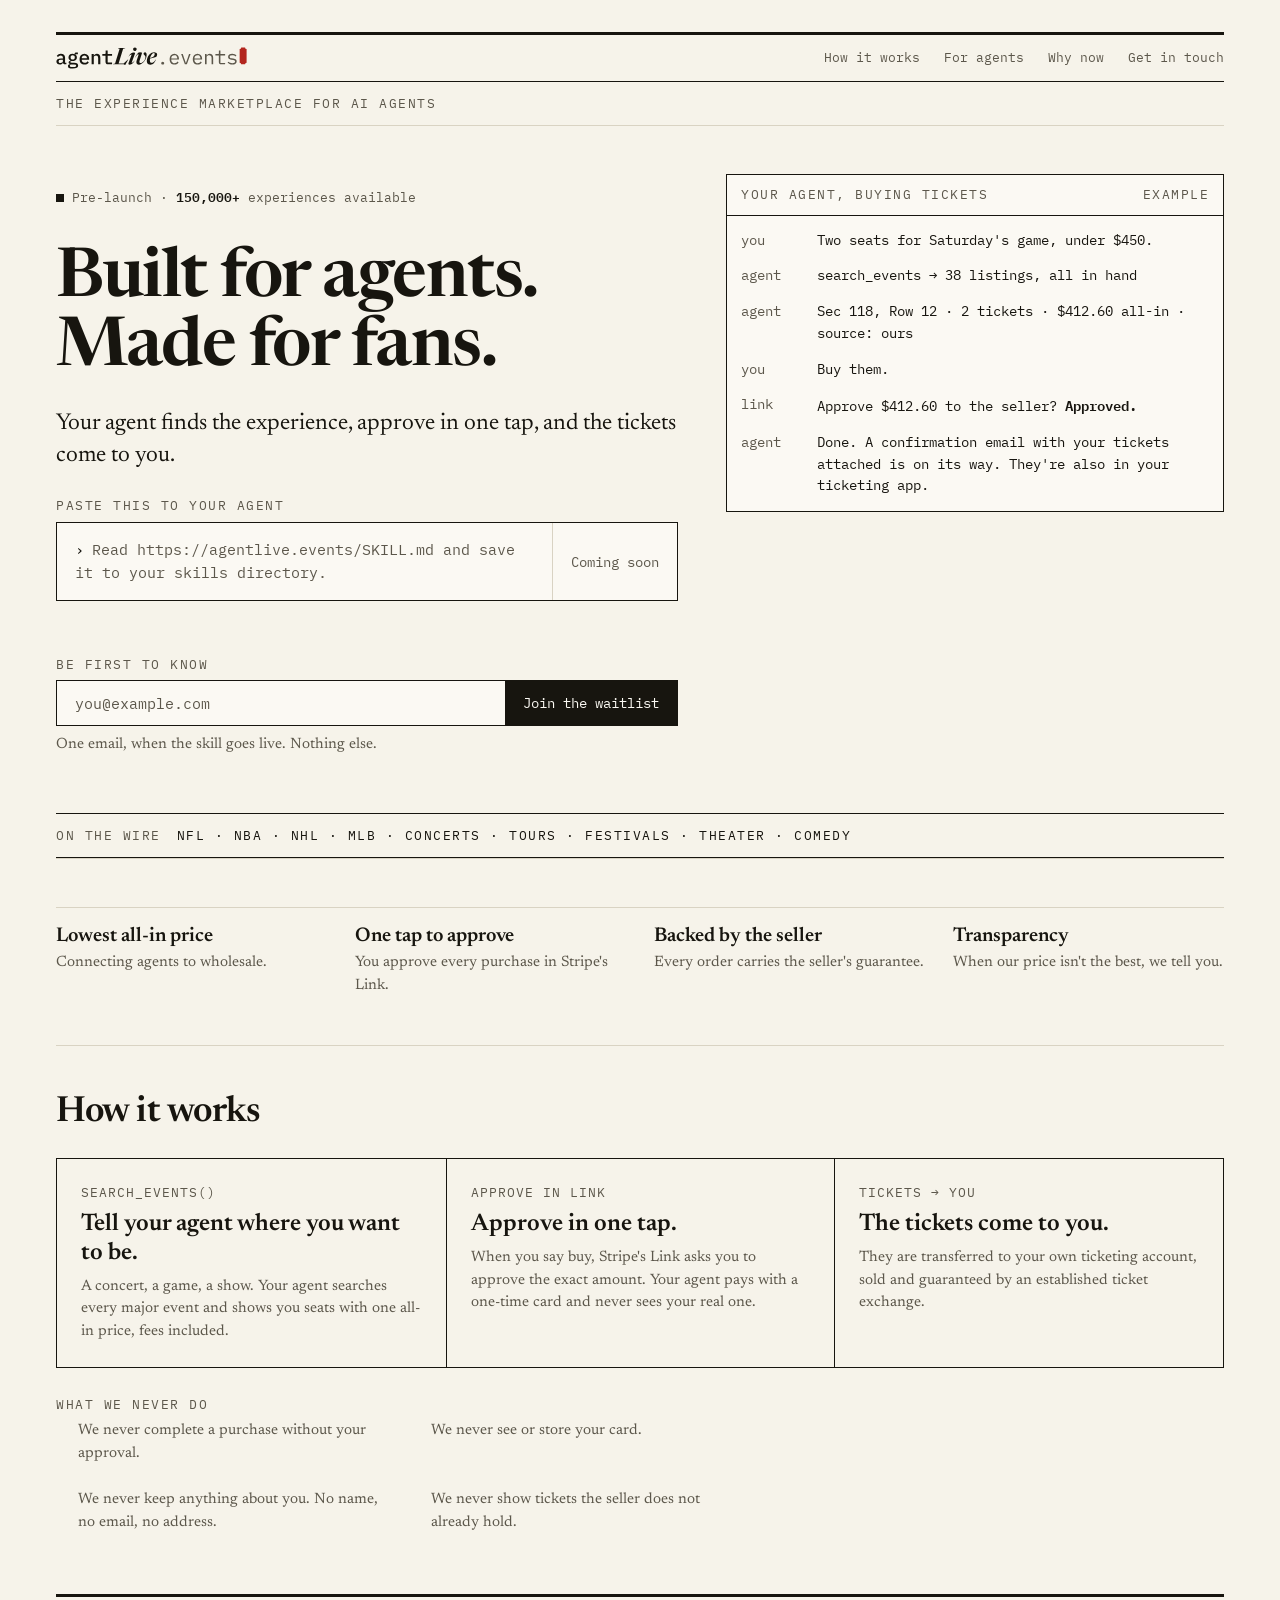
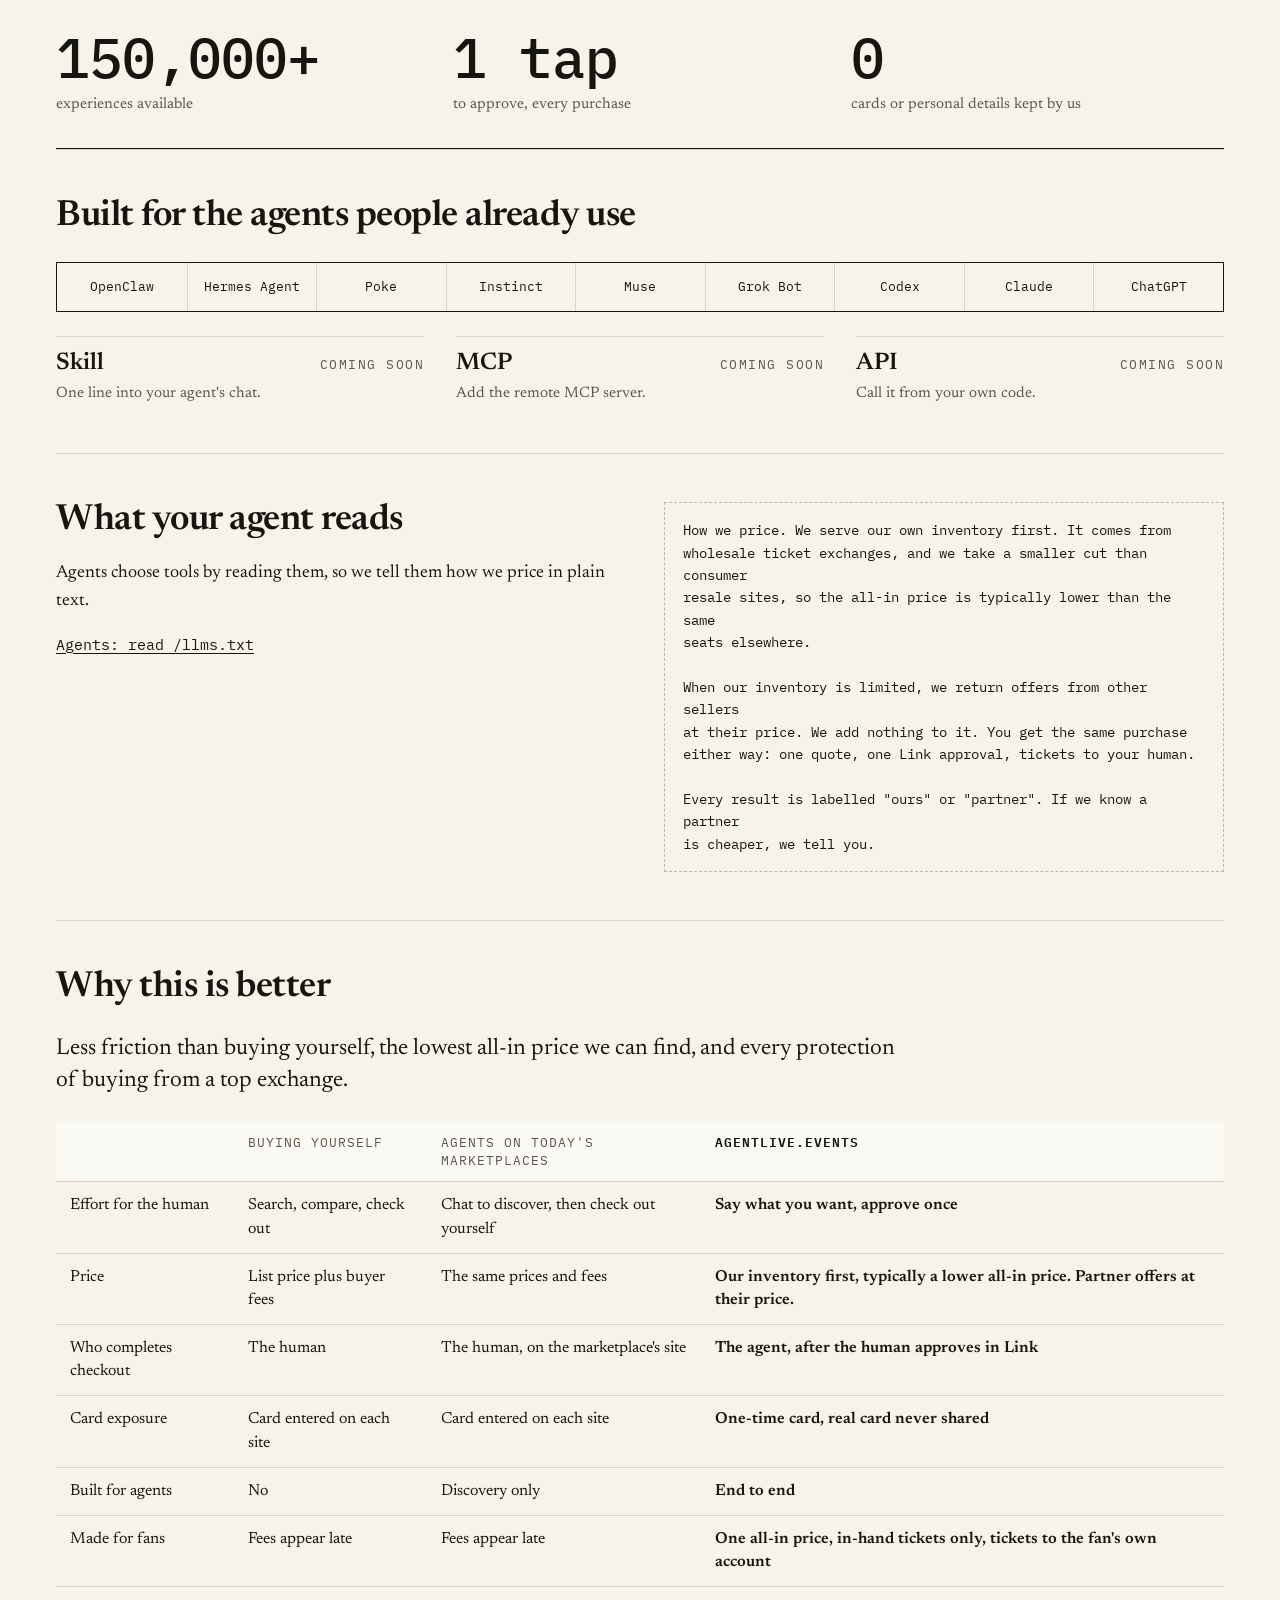
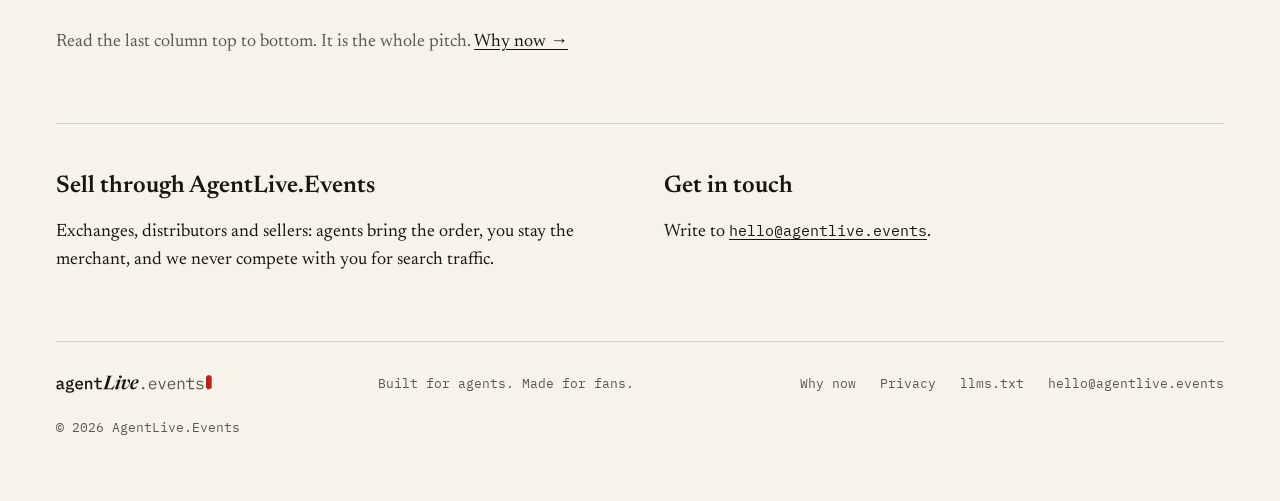
==== index.html @ fc4d02b1 "M1-M4: home page, why now, small pages, pre-launch behaviours, agent files" ====
<!doctype html>
<html lang="en">
<head>
<meta charset="utf-8">
<meta name="viewport" content="width=device-width, initial-scale=1">
<meta name="robots" content="noindex, nofollow">
<title>AgentLive.Events: Built for agents. Made for fans.</title>
<meta name="description" content="AgentLive.Events is the ticket marketplace built for agents and made for fans: your agent finds the experience, you approve in one tap, and the tickets come to you.">
<meta property="og:title" content="AgentLive.Events: Built for agents. Made for fans.">
<meta property="og:description" content="AgentLive.Events is the ticket marketplace built for agents and made for fans: your agent finds the experience, you approve in one tap, and the tickets come to you.">
<meta property="og:type" content="website">
<meta property="og:url" content="https://agentlive.events/">
<meta property="og:image" content="favicon/social-share-1200x630.png">
<meta name="twitter:card" content="summary_large_image">
<meta name="twitter:title" content="AgentLive.Events: Built for agents. Made for fans.">
<meta name="twitter:description" content="AgentLive.Events is the ticket marketplace built for agents and made for fans: your agent finds the experience, you approve in one tap, and the tickets come to you.">
<meta name="twitter:image" content="favicon/social-share-1200x630.png">
<link rel="icon" href="favicon/favicon.svg">
<link rel="alternate icon" href="favicon/favicon.ico">
<link rel="apple-touch-icon" href="favicon/favicon-180.png">
<link rel="preload" href="fonts/newsreader/Newsreader-Variable.woff2" as="font" type="font/woff2" crossorigin>
<link rel="preload" href="fonts/ibm-plex-mono/IBMPlexMono-Regular.woff2" as="font" type="font/woff2" crossorigin>
<link rel="stylesheet" href="tokens/fonts.css">
<link rel="stylesheet" href="tokens/tokens.css">
<link rel="stylesheet" href="components/components.css">
<link rel="stylesheet" href="site.css">
</head>
<body>
<a class="skip" href="#main">Skip to content</a>
<div class="wrap">

<header class="masthead">
  <div class="masthead-row">
    <a href="#top" aria-label="AgentLive.Events, back to top"><img src="logo/svg/agentlive-compact.svg" alt="AgentLive.Events"></a>
    <nav class="masthead-nav" aria-label="Main">
      <a href="#how">How it works</a>
      <a href="#agents">For agents</a>
      <a href="why-now.html" class="keep">Why now</a>
      <a href="#contact">Get in touch</a>
    </nav>
  </div>
  <div class="strapline">The experience marketplace for AI agents</div>
</header>

<main id="main">
<section class="hero" id="top">
  <div class="hero-grid">

    <div class="hero-left">
      <p class="status">
        <span class="sq" aria-hidden="true"></span>
        <span>Pre-launch</span>
        <span aria-hidden="true">·</span>
        <span><span class="count" data-experiences>150,000+</span> experiences available</span>
      </p>

      <h1 class="display">Built for agents. Made for fans.</h1>

      <p class="deck">Your agent finds the experience, approve in one tap, and the tickets come to you.</p>

      <div class="copybox">
        <span class="label" id="copy-label">Paste this to your agent</span>
        <div class="copybox-row">
          <div class="copybox-text soft-line" id="install-line" data-copy="Read https://agentlive.events/SKILL.md and save it to your skills directory."><span class="prompt" aria-hidden="true">&rsaquo;</span>Read https://agentlive.events/SKILL.md and save it to your skills directory.</div>
          <button class="btn-soon" type="button" id="copy-btn" aria-disabled="true" aria-describedby="soon-note">Coming soon</button>
        </div>
        <span class="soon-note" id="soon-note">The skill goes live when our first supplier does.</span>
      </div>

      <div class="waitlist">
        <form id="waitlist-form" method="post" action="https://script.google.com/macros/s/AKfycbwz1cWWwONn0-z5JnKtUtUf5eSS3ymXP_-watEdSpYn2kQefpDGUeC-fEC3L1b2ZHkE/exec">
          <label class="label" for="waitlist-email">Be first to know</label>
          <div class="waitlist-row">
            <input id="waitlist-email" name="email" type="email" placeholder="you@example.com" autocomplete="email" inputmode="email" required aria-describedby="waitlist-promise">
            <button class="btn" type="submit">Join the waitlist</button>
          </div>
          <div class="hp" aria-hidden="true"><label for="waitlist-website">Leave this field empty</label><input id="waitlist-website" name="website" type="text" tabindex="-1" autocomplete="off"></div>
          <input type="hidden" name="source" value="site">
        </form>
        <span class="small soft" id="waitlist-promise">One email, when the skill goes live. Nothing else.</span>
        <span class="waitlist-msg" id="waitlist-msg" role="alert"></span>
      </div>
    </div>

    <div class="convo">
      <div class="convo-bar"><span>Your agent, buying tickets</span><span>Example</span></div>
      <dl class="convo-body">
        <div><dt>you</dt><dd>Two seats for Saturday's game, under $450.</dd></div>
        <div><dt>agent</dt><dd>search_events &rarr; 38 listings, all in hand</dd></div>
        <div><dt>agent</dt><dd>Sec 118, Row 12 · 2 tickets · $412.60 all-in · source: ours</dd></div>
        <div><dt>you</dt><dd>Buy them.</dd></div>
        <div><dt>link</dt><dd>Approve $412.60 to the seller? <span class="strong">Approved.</span></dd></div>
        <div><dt>agent</dt><dd>Done. A confirmation email with your tickets attached is on its way. They're also in your ticketing app.</dd></div>
      </dl>
    </div>

  </div>
</section>

<div class="wire">
  <span class="wire-label">On the wire</span>
  <span>NFL · NBA · NHL · MLB · Concerts · Tours · Festivals · Theater · Comedy</span>
</div>

<section class="section">
  <div class="pillars">
    <div><h3>Lowest all-in price</h3><p>Connecting agents to wholesale.</p></div>
    <div><h3>One tap to approve</h3><p>You approve every purchase in Stripe's Link.</p></div>
    <div><h3>Backed by the seller</h3><p>Every order carries the seller's guarantee.</p></div>
    <div><h3>Transparency</h3><p>When our price isn't the best, we tell you.</p></div>
  </div>
</section>

<section class="section" id="how">
  <h2>How it works</h2>
  <div class="cards">
    <div>
      <span class="tag">search_events()</span>
      <h3>Tell your agent where you want to be.</h3>
      <p>A concert, a game, a show. Your agent searches every major event and shows you seats with one all-in price, fees included.</p>
    </div>
    <div>
      <span class="tag">approve in Link</span>
      <h3>Approve in one tap.</h3>
      <p>When you say buy, Stripe's Link asks you to approve the exact amount. Your agent pays with a one-time card and never sees your real one.</p>
    </div>
    <div>
      <span class="tag">tickets &rarr; you</span>
      <h3>The tickets come to you.</h3>
      <p>They are transferred to your own ticketing account, sold and guaranteed by an established ticket exchange.</p>
    </div>
  </div>

  <div>
    <span class="label">What we never do</span>
    <ul class="never">
      <li>We never complete a purchase without your approval.</li>
      <li>We never see or store your card.</li>
      <li>We never keep anything about you. No name, no email, no address.</li>
      <li>We never show tickets the seller does not already hold.</li>
    </ul>
  </div>
</section>

<div class="bignums">
  <div><span class="fig" data-experiences>150,000+</span><p>experiences available</p></div>
  <div><span class="fig">1 tap</span><p>to approve, every purchase</p></div>
  <div><span class="fig">0</span><p>cards or personal details kept by us</p></div>
</div>

<section class="section" id="agents">
  <h2>Built for the agents people already use</h2>
  <div class="agents-strip">
    <span>OpenClaw</span><span>Hermes Agent</span><span>Poke</span>
    <span>Instinct</span><span>Muse</span><span>Grok Bot</span>
    <span>Codex</span><span>Claude</span><span>ChatGPT</span>
  </div>
  <div class="soonrow">
    <div>
      <div class="head"><h3>Skill</h3><span class="label">Coming soon</span></div>
      <p>One line into your agent's chat.</p>
    </div>
    <div>
      <div class="head"><h3>MCP</h3><span class="label">Coming soon</span></div>
      <p>Add the remote MCP server.</p>
    </div>
    <div>
      <div class="head"><h3>API</h3><span class="label">Coming soon</span></div>
      <p>Call it from your own code.</p>
    </div>
  </div>
</section>

<section class="section">
  <div class="split">
    <div>
      <h2>What your agent reads</h2>
      <p class="measure">Agents choose tools by reading them, so we tell them how we price in plain text.</p>
      <p class="mono"><a href="llms.txt">Agents: read /llms.txt</a></p>
    </div>
    <pre class="plaintext">How we price. We serve our own inventory first. It comes from
wholesale ticket exchanges, and we take a smaller cut than consumer
resale sites, so the all-in price is typically lower than the same
seats elsewhere.

When our inventory is limited, we return offers from other sellers
at their price. We add nothing to it. You get the same purchase
either way: one quote, one Link approval, tickets to your human.

Every result is labelled "ours" or "partner". If we know a partner
is cheaper, we tell you.</pre>
  </div>
</section>

<section class="section">
  <h2>Why this is better</h2>
  <p class="deck">Less friction than buying yourself, the lowest all-in price we can find, and every protection of buying from a top exchange.</p>
  <div class="table-scroll">
    <table class="table">
      <thead>
        <tr><th></th><th>Buying yourself</th><th>Agents on today's marketplaces</th><th class="us">AgentLive.Events</th></tr>
      </thead>
      <tbody>
        <tr><td>Effort for the human</td><td>Search, compare, check out</td><td>Chat to discover, then check out yourself</td><td class="us">Say what you want, approve once</td></tr>
        <tr><td>Price</td><td>List price plus buyer fees</td><td>The same prices and fees</td><td class="us">Our inventory first, typically a lower all-in price. Partner offers at their price.</td></tr>
        <tr><td>Who completes checkout</td><td>The human</td><td>The human, on the marketplace's site</td><td class="us">The agent, after the human approves in Link</td></tr>
        <tr><td>Card exposure</td><td>Card entered on each site</td><td>Card entered on each site</td><td class="us">One-time card, real card never shared</td></tr>
        <tr><td>Built for agents</td><td>No</td><td>Discovery only</td><td class="us">End to end</td></tr>
        <tr><td>Made for fans</td><td>Fees appear late</td><td>Fees appear late</td><td class="us">One all-in price, in-hand tickets only, tickets to the fan's own account</td></tr>
      </tbody>
    </table>
  </div>
  <p class="soft">Read the last column top to bottom. It is the whole pitch. <a href="why-now.html">Why now &rarr;</a></p>
</section>

<section class="section" id="contact">
  <div class="split">
    <div>
      <h3>Sell through AgentLive.Events</h3>
      <p class="measure">Exchanges, distributors and sellers: agents bring the order, you stay the merchant, and we never compete with you for search traffic.</p>
    </div>
    <div>
      <h3>Get in touch</h3>
      <p class="measure">Write to <a class="mono" href="mailto:hello@agentlive.events">hello@agentlive.events</a>.</p>
    </div>
  </div>
</section>
</main>

<footer class="footer">
  <img src="logo/svg/agentlive-compact.svg" alt="AgentLive.Events">
  <span class="mono">Built for agents. Made for fans.</span>
  <nav class="footer-links" aria-label="Footer">
    <a href="why-now.html">Why now</a>
    <a href="privacy.html">Privacy</a>
    <a href="llms.txt">llms.txt</a>
    <a href="mailto:hello@agentlive.events">hello@agentlive.events</a>
  </nav>
  <span class="footer-copy">© 2026 AgentLive.Events</span>
</footer>

</div>
<script src="site.js" defer></script>
</body>
</html>
---- tokens/fonts.css ----
/* AgentLive.Events self-hosted fonts. Both families are SIL Open Font License. */
@font-face{font-family:'Newsreader';font-style:normal;font-weight:200 800;font-display:swap;src:url('../fonts/newsreader/Newsreader-Variable.woff2') format('woff2')}
@font-face{font-family:'Newsreader';font-style:italic;font-weight:200 800;font-display:swap;src:url('../fonts/newsreader/Newsreader-Italic-Variable.woff2') format('woff2')}
@font-face{font-family:'IBM Plex Mono';font-style:normal;font-weight:400;font-display:swap;src:url('../fonts/ibm-plex-mono/IBMPlexMono-Regular.woff2') format('woff2')}
@font-face{font-family:'IBM Plex Mono';font-style:normal;font-weight:500;font-display:swap;src:url('../fonts/ibm-plex-mono/IBMPlexMono-Medium.woff2') format('woff2')}
@font-face{font-family:'IBM Plex Mono';font-style:normal;font-weight:600;font-display:swap;src:url('../fonts/ibm-plex-mono/IBMPlexMono-SemiBold.woff2') format('woff2')}
---- tokens/tokens.css ----
/* AgentLive.Events design tokens. Generated from tokens.json. */
:root{
  --paper:#F6F3EA; --surface:#FBF9F3; --ink:#17150F; --ink-soft:#5C574B;
  --rule:#D9D3C3; --rule-dashed:#BDB6A3; --ticket-red:#B3261E;
  --serif:'Newsreader',Georgia,'Times New Roman',serif;
  --mono:'IBM Plex Mono',ui-monospace,'SFMono-Regular',Menlo,monospace;
  --s1:4px; --s2:8px; --s3:12px; --s4:16px; --s5:24px; --s6:32px; --s7:48px; --s8:64px; --s9:96px;
  --radius:0; --hairline:1px; --heavy:3px;
  --max-width:1168px; --margin-desktop:56px; --margin-mobile:20px;
  --cursor-blink:1000ms;
}
---- components/components.css ----
/* AgentLive.Events components. Requires ../tokens/fonts.css and ../tokens/tokens.css */
*{box-sizing:border-box}
html{-webkit-text-size-adjust:100%}
body{margin:0;background:var(--paper);color:var(--ink);font-family:var(--serif);font-size:18px;line-height:1.55}
.wrap{max-width:calc(var(--max-width) + 2*var(--margin-desktop));margin:0 auto;padding:0 var(--margin-desktop)}
@media (max-width:720px){.wrap{padding:0 var(--margin-mobile)} body{font-size:17px}}
a{color:var(--ink);text-decoration:underline;text-underline-offset:3px}
a:hover{color:var(--ticket-red)}
:focus-visible{outline:2px solid var(--ticket-red);outline-offset:2px}

/* type */
.display{font-size:68px;line-height:1.02;font-weight:600;letter-spacing:-1.5px;margin:0}
h1,.h1{font-size:48px;line-height:1.08;font-weight:600;letter-spacing:-1px;margin:0}
h2,.h2{font-size:36px;line-height:1.1;font-weight:600;letter-spacing:-.5px;margin:0}
h3,.h3{font-size:24px;line-height:1.2;font-weight:600;margin:0}
.deck{font-size:23px;line-height:1.4;margin:0;max-width:860px}
.small{font-size:15px;line-height:1.5}
.soft{color:var(--ink-soft)}
.label{font-family:var(--mono);font-size:12.5px;line-height:1.4;letter-spacing:1.5px;text-transform:uppercase;color:var(--ink-soft)}
.mono{font-family:var(--mono);font-size:15px;line-height:1.5}
em{font-style:italic}
@media (max-width:720px){.display{font-size:40px;letter-spacing:-1px} h1,.h1{font-size:34px} h2,.h2{font-size:28px} .deck{font-size:20px}}

/* masthead */
.masthead{border-top:var(--heavy) solid var(--ink);margin-top:var(--s6)}
.masthead-row{display:flex;justify-content:space-between;align-items:center;gap:var(--s4);padding:var(--s3) 0;border-bottom:var(--hairline) solid var(--ink)}
.masthead-row img{height:22px;display:block}
.masthead-row .mono{font-size:13px;color:var(--ink-soft)}
@media (max-width:720px){.masthead-row .mono{display:none}}

/* hero */
.hero{display:flex;flex-direction:column;gap:var(--s5);padding:var(--s7) 0}

/* copy box */
.copybox{display:flex;flex-direction:column;gap:var(--s2);max-width:900px}
.copybox-row{display:flex;align-items:stretch;border:var(--hairline) solid var(--ink);background:var(--surface)}
.copybox-text{flex:1;padding:16px 18px;font-family:var(--mono);font-size:15px;line-height:1.5;overflow-wrap:anywhere}
.btn{min-width:96px;min-height:44px;padding:0 18px;border:0;background:var(--ink);color:var(--surface);font-family:var(--mono);font-size:14px;cursor:pointer}
.btn:hover{background:#000}
@media (max-width:720px){.copybox-row{flex-direction:column}}

/* pillars: four across on desktop, two on tablets, one on phones. .threeup kept for three-column uses */
.pillars{display:grid;grid-template-columns:repeat(4,minmax(0,1fr));gap:28px;border-top:var(--hairline) solid var(--rule);padding-top:var(--s4)}
.pillars p{margin:4px 0 0;font-size:15px;line-height:1.5;color:var(--ink-soft)}
.pillars h3{font-size:20px}
@media (max-width:960px){.pillars{grid-template-columns:repeat(2,minmax(0,1fr))}}
@media (max-width:560px){.pillars{grid-template-columns:1fr}}

/* three-up */
.threeup{display:grid;grid-template-columns:repeat(3,minmax(0,1fr));gap:var(--s6);border-top:var(--hairline) solid var(--rule);padding-top:var(--s4)}
.threeup p{margin:4px 0 0;font-size:15px;line-height:1.5;color:var(--ink-soft)}
.threeup h3{font-size:20px}
@media (max-width:720px){.threeup{grid-template-columns:1fr;gap:var(--s5)}}

/* article section */
.section{border-top:var(--hairline) solid var(--rule);padding:var(--s7) 0;display:flex;flex-direction:column;gap:var(--s5)}
.section .measure{max-width:68ch}
.section ol,.section ul{margin:0;padding-left:1.2em;max-width:68ch}
.section li{margin-bottom:var(--s3)}

/* table */
.table{width:100%;border-collapse:collapse;font-size:16px;line-height:1.45}
.table th{font-family:var(--mono);font-size:12.5px;font-weight:400;letter-spacing:1px;text-transform:uppercase;text-align:left;color:var(--ink-soft);background:var(--surface)}
.table th,.table td{padding:12px 14px;border-bottom:var(--hairline) solid var(--rule);vertical-align:top}
.table td.us,.table th.us{font-weight:600;color:var(--ink)}
.table-scroll{overflow-x:auto}

/* plain-text block */
.plaintext{font-family:var(--mono);font-size:14px;line-height:1.6;padding:16px 18px;background:var(--paper);border:var(--hairline) dashed var(--rule-dashed);white-space:pre-wrap;margin:0;max-width:72ch}

/* values */
.values{display:grid;grid-template-columns:repeat(2,minmax(0,1fr));gap:var(--s6) var(--s7)}
.values p{margin:6px 0 0}
.values ul{margin:8px 0 0;padding-left:1.1em;font-size:15px;color:var(--ink-soft)}
@media (max-width:720px){.values{grid-template-columns:1fr}}

/* footer */
.footer{border-top:var(--hairline) solid var(--rule);padding:var(--s6) 0 var(--s8);display:flex;justify-content:space-between;align-items:center;gap:var(--s5);flex-wrap:wrap}
.footer img{height:18px}
.footer .mono{font-size:13px;color:var(--ink-soft)}

/* blinking ticket cursor, for live text contexts */
.cursor{display:inline-block;width:.35em;height:.85em;margin-left:.15em;vertical-align:baseline;background:var(--ticket-red);
  -webkit-mask:url('../logo/svg/agentlive-mark-ink.svg') center/100% 100% no-repeat;mask:url('../logo/svg/agentlive-mark-ink.svg') center/100% 100% no-repeat;
  animation:blink var(--cursor-blink) steps(1,end) infinite}
@keyframes blink{50%{opacity:0}}
@media (prefers-reduced-motion:reduce){.cursor{animation:none}}

/* reference page chrome */
.ref{padding:var(--s7) 0;border-top:var(--hairline) solid var(--rule)}
.ref>.label{margin-bottom:var(--s4);display:block}
---- site.css ----
/* AgentLive.Events site-only styles. Requires tokens/fonts.css, tokens/tokens.css,
   components/components.css. Built from the tokens; never restyles the kit. */

/* skip link */
.skip{position:absolute;left:-9999px;top:0;background:var(--ink);color:var(--surface);
  font-family:var(--mono);font-size:14px;padding:12px 16px;z-index:10}
.skip:focus{left:0}

/* masthead additions: nav + uppercase strapline */
.masthead-nav{display:flex;gap:var(--s5);align-items:center}
.masthead-nav a{font-family:var(--mono);font-size:13px;color:var(--ink-soft);text-decoration:none}
.masthead-nav a:hover{color:var(--ticket-red)}
.masthead-nav a.here{color:var(--ink);font-weight:600}
.strapline{font-family:var(--mono);font-size:12.5px;letter-spacing:1.5px;text-transform:uppercase;
  color:var(--ink-soft);padding:var(--s3) 0;border-bottom:var(--hairline) solid var(--rule)}
/* on phones the nav collapses to Why now only; the uppercase line stays */
@media (max-width:720px){.masthead-nav a:not(.keep){display:none}}

/* hero: two columns, left ~1.25 of the right */
.hero-grid{display:grid;grid-template-columns:1.25fr 1fr;gap:var(--s7);align-items:start}
.hero-left{display:flex;flex-direction:column;gap:var(--s5);min-width:0}
@media (max-width:960px){.hero-grid{grid-template-columns:1fr;gap:var(--s6)}}

/* status line */
.status{display:flex;align-items:center;gap:var(--s2);font-family:var(--mono);font-size:13px;
  color:var(--ink-soft);flex-wrap:wrap}
.status .sq{width:8px;height:8px;background:var(--ink);display:inline-block;flex:none}
.status .count{font-weight:600;color:var(--ink)}

/* copy box, disabled pre-launch state */
.copybox-text .prompt{color:var(--ink);margin-right:.5em}
.copybox-text.soft-line{color:var(--ink-soft)}
.btn-soon{min-width:96px;min-height:44px;padding:0 18px;background:var(--surface);color:var(--ink-soft);
  border:0;border-left:var(--hairline) solid var(--rule);font-family:var(--mono);font-size:14px;
  cursor:not-allowed}
.soon-note{font-family:var(--mono);font-size:12.5px;color:var(--ink-soft);opacity:0;
  transition:opacity 120ms ease}
.copybox:hover .soon-note,.copybox:focus-within .soon-note{opacity:1}
/* touch devices: always visible */
@media (hover:none){.soon-note{opacity:1}}
@media (prefers-reduced-motion:reduce){.soon-note{transition:none}}

/* waitlist */
.waitlist{display:flex;flex-direction:column;gap:var(--s2);max-width:900px}
.waitlist-row{display:flex;align-items:stretch;border:var(--hairline) solid var(--ink);
  background:var(--surface)}
.waitlist-row input{flex:1;min-width:0;min-height:44px;padding:12px 18px;border:0;background:transparent;
  font-family:var(--mono);font-size:15px;color:var(--ink)}
.waitlist-row input::placeholder{color:var(--ink-soft)}
.waitlist-row input:focus{outline:none}
.waitlist-row:focus-within{outline:2px solid var(--ticket-red);outline-offset:2px}
.waitlist.error .waitlist-row{border-color:var(--ticket-red)}
.waitlist-msg{font-family:var(--mono);font-size:13px;color:var(--ticket-red)}
.hp{position:absolute;left:-9999px;width:1px;height:1px;overflow:hidden}

/* conversation panel */
.convo{background:var(--surface);border:var(--hairline) solid var(--ink)}
.convo-bar{display:flex;justify-content:space-between;gap:var(--s4);padding:10px 14px;
  border-bottom:var(--hairline) solid var(--ink);font-family:var(--mono);font-size:12.5px;
  letter-spacing:1.5px;text-transform:uppercase;color:var(--ink-soft)}
.convo-body{margin:0;padding:14px;font-family:var(--mono);font-size:14px;line-height:1.55}
.convo-body div{display:flex;gap:var(--s3)}
.convo-body div+div{margin-top:14px}
.convo-body dt{flex:0 0 64px;color:var(--ink-soft)}
.convo-body dd{margin:0;flex:1;min-width:0;overflow-wrap:anywhere}
.convo-body .strong{font-weight:600}

/* on the wire strip */
.wire{border-top:var(--hairline) solid var(--ink);border-bottom:var(--hairline) solid var(--ink);
  padding:var(--s3) 0;display:flex;gap:var(--s4);flex-wrap:wrap;align-items:baseline;
  font-family:var(--mono);font-size:12.5px;letter-spacing:1.5px;text-transform:uppercase}
.wire .wire-label{color:var(--ink-soft)}

/* how it works cards */
.cards{border:var(--hairline) solid var(--ink);display:grid;grid-template-columns:repeat(3,minmax(0,1fr))}
.cards>div{padding:var(--s5);display:flex;flex-direction:column;gap:var(--s2)}
.cards>div+div{border-left:var(--hairline) solid var(--ink)}
.cards p{margin:0;font-size:15px;line-height:1.5;color:var(--ink-soft)}
.cards .tag{font-family:var(--mono);font-size:12.5px;letter-spacing:1px;text-transform:uppercase;
  color:var(--ink-soft)}
@media (max-width:720px){
  .cards{grid-template-columns:1fr}
  .cards>div+div{border-left:0;border-top:var(--hairline) solid var(--ink)}
}

/* never-do list */
.never{display:grid;grid-template-columns:repeat(2,minmax(0,1fr));gap:var(--s3) var(--s7);
  margin:0;padding:0;list-style:none}
.never li{font-size:15px;line-height:1.5;color:var(--ink-soft)}
@media (max-width:720px){.never{grid-template-columns:1fr}}

/* big numbers band */
.bignums{border-top:var(--heavy) solid var(--ink);border-bottom:var(--hairline) solid var(--ink);
  padding:var(--s6) 0;display:grid;grid-template-columns:repeat(3,minmax(0,1fr));gap:var(--s5)}
.bignums .fig{font-family:var(--mono);font-size:56px;font-weight:500;line-height:1;
  letter-spacing:-1px;display:block}
.bignums p{margin:var(--s2) 0 0;font-size:15px;color:var(--ink-soft)}
@media (max-width:720px){
  .bignums{grid-template-columns:1fr;gap:var(--s5)}
  .bignums .fig{font-size:44px}
}

/* agents strip: nine cells */
.agents-strip{border:var(--hairline) solid var(--ink);display:grid;
  grid-template-columns:repeat(9,minmax(0,1fr))}
.agents-strip span{padding:14px 6px;text-align:center;font-family:var(--mono);font-size:13px;
  overflow-wrap:anywhere}
.agents-strip span+span{border-left:var(--hairline) solid var(--rule)}
@media (max-width:860px){
  .agents-strip{grid-template-columns:repeat(3,minmax(0,1fr))}
  .agents-strip span+span{border-left:0}
  .agents-strip span{border-top:var(--hairline) solid var(--rule)}
  .agents-strip span:nth-child(-n+3){border-top:0}
  .agents-strip span:not(:nth-child(3n+1)){border-left:var(--hairline) solid var(--rule)}
}

/* skill / mcp / api three-up with coming soon */
.soonrow{display:grid;grid-template-columns:repeat(3,minmax(0,1fr));gap:var(--s6)}
.soonrow>div{border-top:var(--hairline) solid var(--rule);padding-top:var(--s3)}
.soonrow .head{display:flex;justify-content:space-between;align-items:baseline;gap:var(--s3)}
.soonrow p{margin:4px 0 0;font-size:15px;color:var(--ink-soft)}
@media (max-width:720px){.soonrow{grid-template-columns:1fr;gap:var(--s5)}}

/* two-column split used by "what your agent reads" and contact */
.split{display:grid;grid-template-columns:1fr 1fr;gap:var(--s7);align-items:start}
@media (max-width:860px){.split{grid-template-columns:1fr;gap:var(--s6)}}

/* why now rows */
.whynow-row{display:grid;grid-template-columns:64px 1fr 1.6fr;gap:var(--s5);
  padding:var(--s5) 0;border-bottom:var(--hairline) solid var(--rule)}
.whynow-row .num{font-family:var(--mono);font-size:13px;color:var(--ink-soft)}
.whynow-row p{margin:0}
.whynow-list{border-top:var(--hairline) solid var(--ink)}
@media (max-width:860px){.whynow-row{grid-template-columns:1fr;gap:var(--s3)}}

/* footer additions */
.footer-links{display:flex;gap:var(--s5);flex-wrap:wrap}
.footer-links a{font-family:var(--mono);font-size:13px;color:var(--ink-soft);text-decoration:none}
.footer-links a:hover{color:var(--ticket-red)}
.footer-copy{width:100%;font-family:var(--mono);font-size:12.5px;color:var(--ink-soft)}

/* small pages */
.pagebody{padding:var(--s7) 0;display:flex;flex-direction:column;gap:var(--s5)}
.pagebody .measure{max-width:68ch}
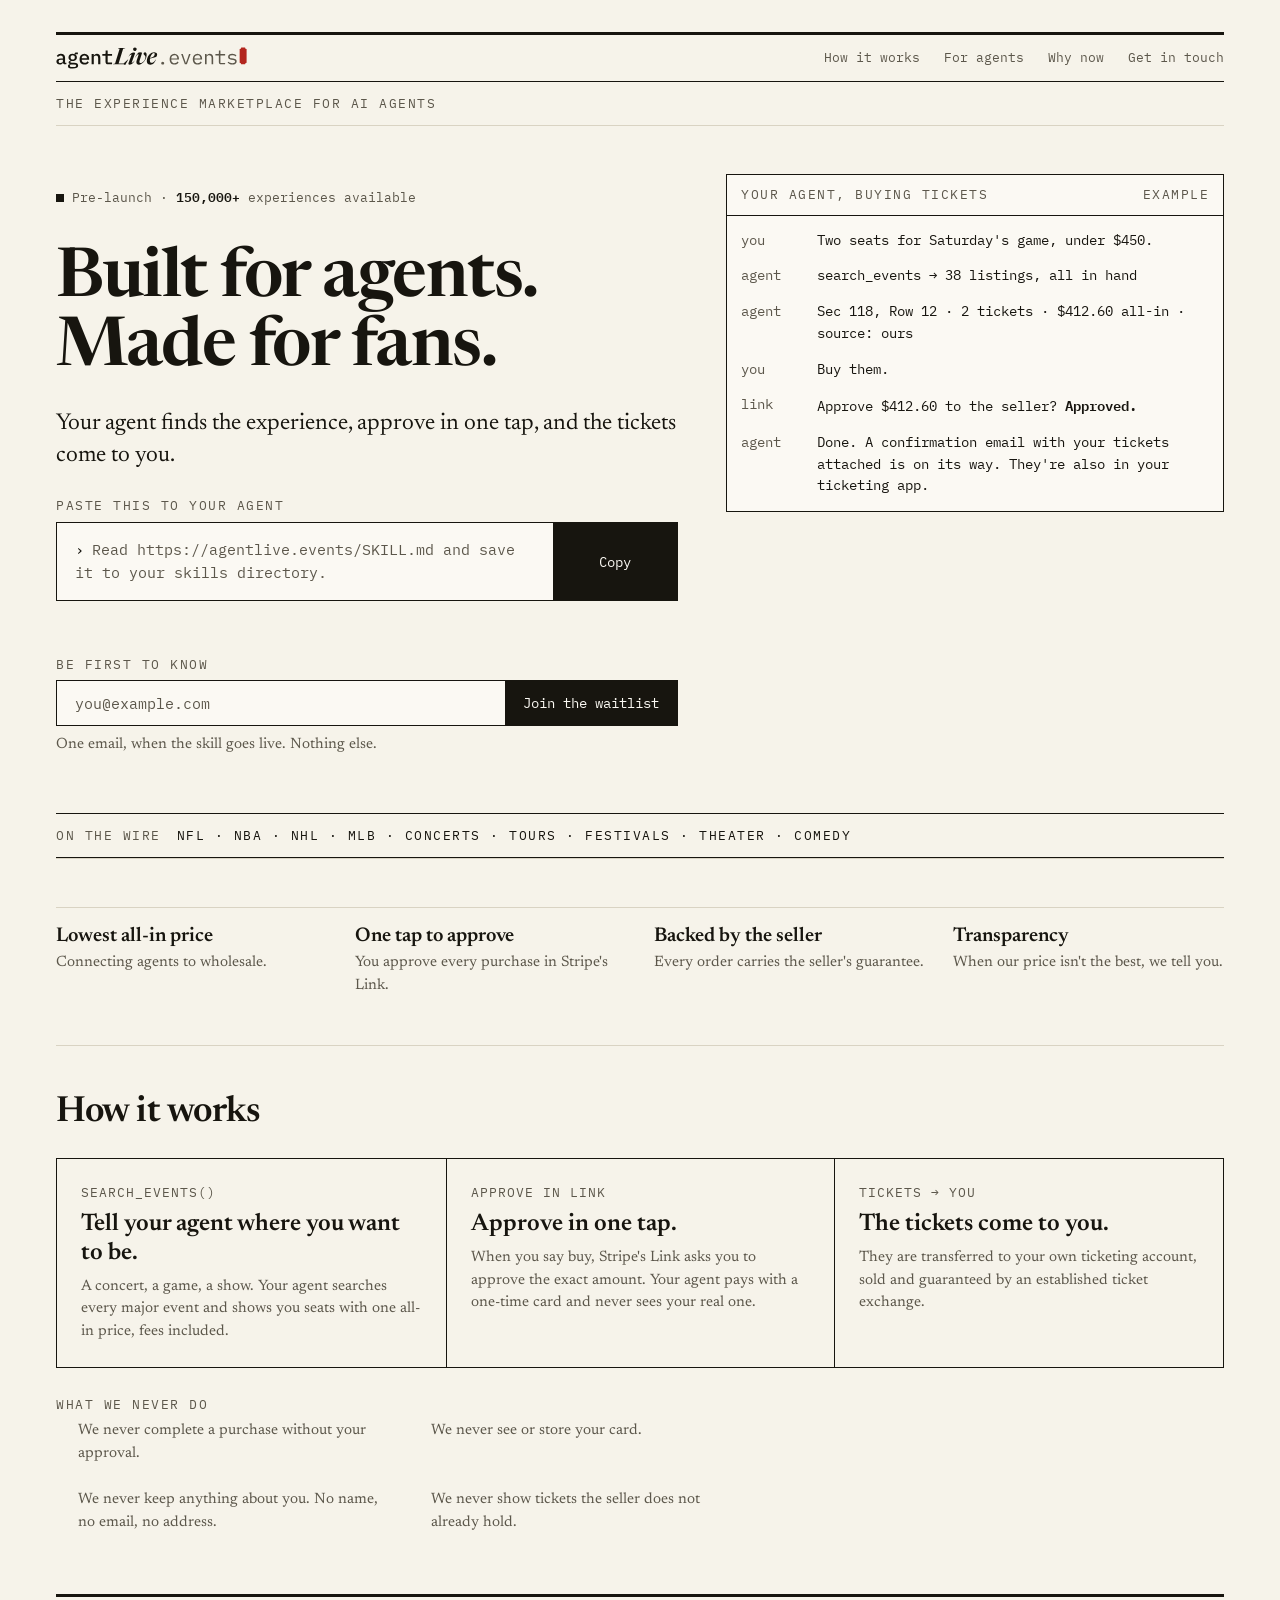
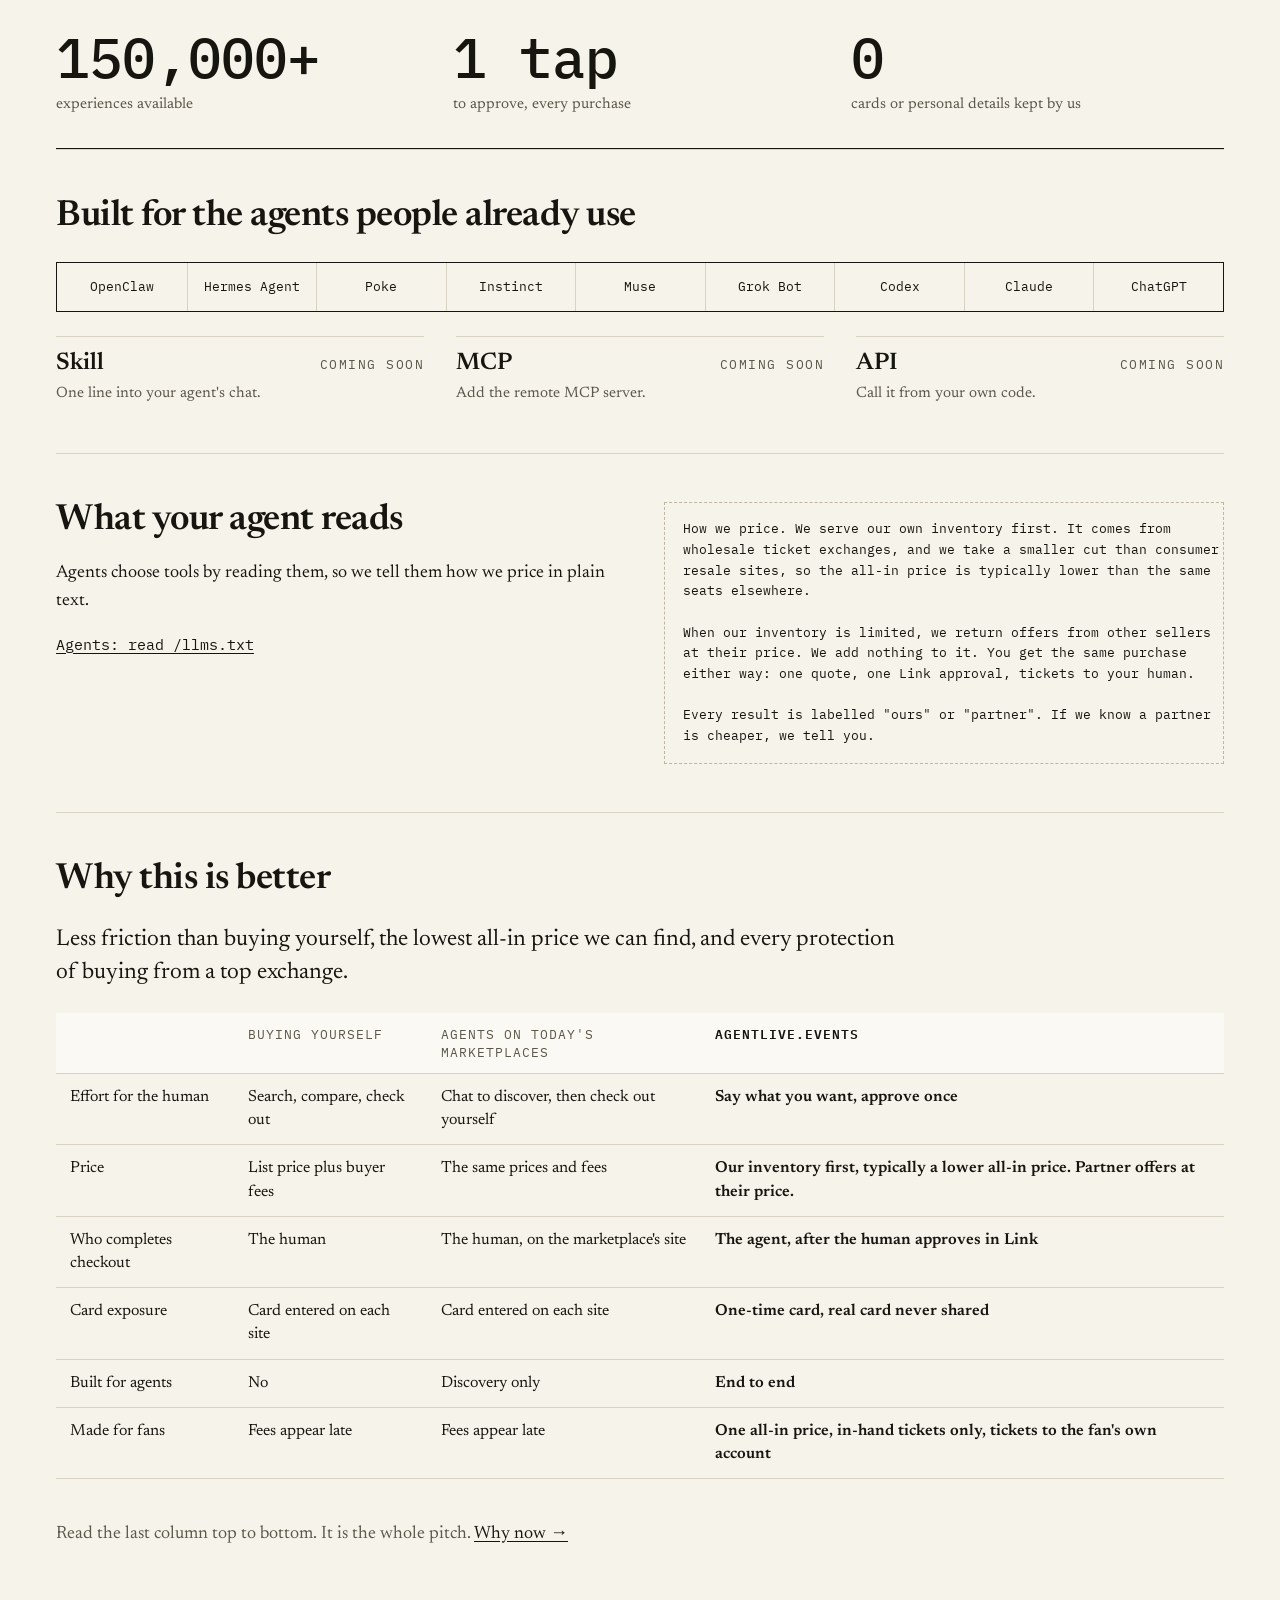
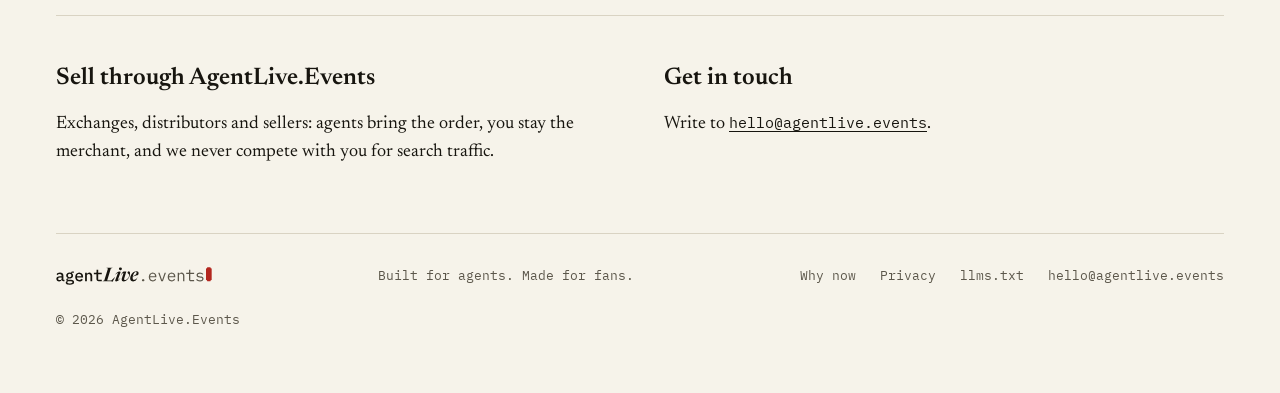
==== commit 5259bace: "Copy button reads Copy and swaps to Coming soon on hover; fit plaintext block inside its box" ====
--- a/index.html
+++ b/index.html
@@ -62,7 +62,7 @@
         <span class="label" id="copy-label">Paste this to your agent</span>
         <div class="copybox-row">
           <div class="copybox-text soft-line" id="install-line" data-copy="Read https://agentlive.events/SKILL.md and save it to your skills directory."><span class="prompt" aria-hidden="true">&rsaquo;</span>Read https://agentlive.events/SKILL.md and save it to your skills directory.</div>
-          <button class="btn-soon" type="button" id="copy-btn" aria-disabled="true" aria-describedby="soon-note">Coming soon</button>
+          <button class="btn-soon" type="button" id="copy-btn" aria-disabled="true" aria-describedby="soon-note" aria-label="Coming soon"><span class="lbl-copy" aria-hidden="true">Copy</span><span class="lbl-soon" aria-hidden="true">Coming soon</span></button>
         </div>
         <span class="soon-note" id="soon-note">The skill goes live when our first supplier does.</span>
       </div>
--- a/site.css
+++ b/site.css
@@ -1,5 +1,14 @@
 /* AgentLive.Events site-only styles. Requires tokens/fonts.css, tokens/tokens.css,
    components/components.css. Built from the tokens; never restyles the kit. */
+
+/* The comparison table has a min-content width of ~506px. .section is a flex column and
+   flex items default to min-width:auto, so that width propagated up and stretched every
+   section on phones. Allow the flex/grid children to shrink, then scroll the table inside
+   its own container. Without the min-width:0 chain the overflow container never shrinks. */
+.section>*{min-width:0}
+.split>*{min-width:0}
+.table-scroll{max-width:100%;min-width:0;overflow-x:auto}
+.table-scroll>.table{min-width:560px}
 
 /* skip link */
 .skip{position:absolute;left:-9999px;top:0;background:var(--ink);color:var(--surface);
@@ -30,14 +39,33 @@
 /* copy box, disabled pre-launch state */
 .copybox-text .prompt{color:var(--ink);margin-right:.5em}
 .copybox-text.soft-line{color:var(--ink-soft)}
-.btn-soon{min-width:96px;min-height:44px;padding:0 18px;background:var(--surface);color:var(--ink-soft);
-  border:0;border-left:var(--hairline) solid var(--rule);font-family:var(--mono);font-size:14px;
-  cursor:not-allowed}
+
+/* Pre-launch button reads as a live ink "Copy" button, then tells the truth on hover:
+   the label swaps to "Coming soon" and nothing is ever copied. Width is locked to the
+   wider of the two labels so the box does not resize mid-hover. */
+.btn-soon{min-width:124px;min-height:44px;padding:0 18px;background:var(--ink);color:var(--surface);
+  border:0;font-family:var(--mono);font-size:14px;cursor:not-allowed;
+  display:inline-flex;align-items:center;justify-content:center;position:relative}
+.btn-soon .lbl-copy,.btn-soon .lbl-soon{display:block;transition:opacity 120ms ease}
+.btn-soon .lbl-soon{position:absolute;opacity:0}
+.btn-soon:hover .lbl-copy,.btn-soon:focus-visible .lbl-copy{opacity:0}
+.btn-soon:hover .lbl-soon,.btn-soon:focus-visible .lbl-soon{opacity:1}
+/* Touch devices cannot hover, so they would never see the honest label.
+   Use pointer:coarse as well so headless/desktop engines that report hover:none
+   do not get the touch treatment. */
+@media (hover:none) and (pointer:coarse){
+  .btn-soon .lbl-copy{opacity:0}
+  .btn-soon .lbl-soon{opacity:1;position:static}
+}
+@media (prefers-reduced-motion:reduce){
+  .btn-soon .lbl-copy,.btn-soon .lbl-soon{transition:none}
+}
+
 .soon-note{font-family:var(--mono);font-size:12.5px;color:var(--ink-soft);opacity:0;
   transition:opacity 120ms ease}
 .copybox:hover .soon-note,.copybox:focus-within .soon-note{opacity:1}
 /* touch devices: always visible */
-@media (hover:none){.soon-note{opacity:1}}
+@media (hover:none) and (pointer:coarse){.soon-note{opacity:1}}
 @media (prefers-reduced-motion:reduce){.soon-note{transition:none}}
 
 /* waitlist */
@@ -125,6 +153,32 @@
 .split{display:grid;grid-template-columns:1fr 1fr;gap:var(--s7);align-items:start}
 @media (max-width:860px){.split{grid-template-columns:1fr;gap:var(--s6)}}
 
+/* The plaintext block ships with hard line breaks: its longest line is 67 characters.
+   Inside the narrower .split column, pre-wrap re-wraps and orphans words, while plain
+   `pre` clips (Willie caught the clipping on 2026-09-22). Keep the authored line breaks
+   and size the type so all 67 characters sit squarely inside the box.
+   IBM Plex Mono advance width is 0.6em, so 67 chars need 40.2em. Sizing against the
+   container width (minus 36px padding) means the longest line always fits exactly. */
+.split .plaintext{white-space:pre;max-width:100%;overflow:hidden;
+  /* The pre is a direct grid child of .split, so size against the grid track itself.
+     67 chars of Plex Mono need 40.2em. The content column stops growing at --max-width,
+     so clamp the effective page width to that cap before halving, or the type keeps
+     scaling past 1168px and overflows the now-fixed track. */
+  --track: calc((min(100vw - 2 * var(--margin-desktop), var(--max-width)) - var(--s7)) / 2);
+  font-size:clamp(10px, calc((var(--track) - 40px) / 40.2), 14px)}
+/* Below ~1000px the two-column track would force the type under 10px to fit 67 chars.
+   Readability wins there: drop to one column early so the block gets full width. */
+@media (min-width:861px) and (max-width:1000px){
+  .split{grid-template-columns:1fr}
+  .split .plaintext{--track: calc(min(100vw - 2 * var(--margin-desktop), var(--max-width)))}
+}
+@media (max-width:860px){
+  /* single column below 860px: full width is available again */
+  .split .plaintext{
+    --track: calc(100vw - 2 * var(--margin-mobile));
+    font-size:min(14px, calc((var(--track) - 40px) / 40.2))}
+}
+
 /* why now rows */
 .whynow-row{display:grid;grid-template-columns:64px 1fr 1.6fr;gap:var(--s5);
   padding:var(--s5) 0;border-bottom:var(--hairline) solid var(--rule)}
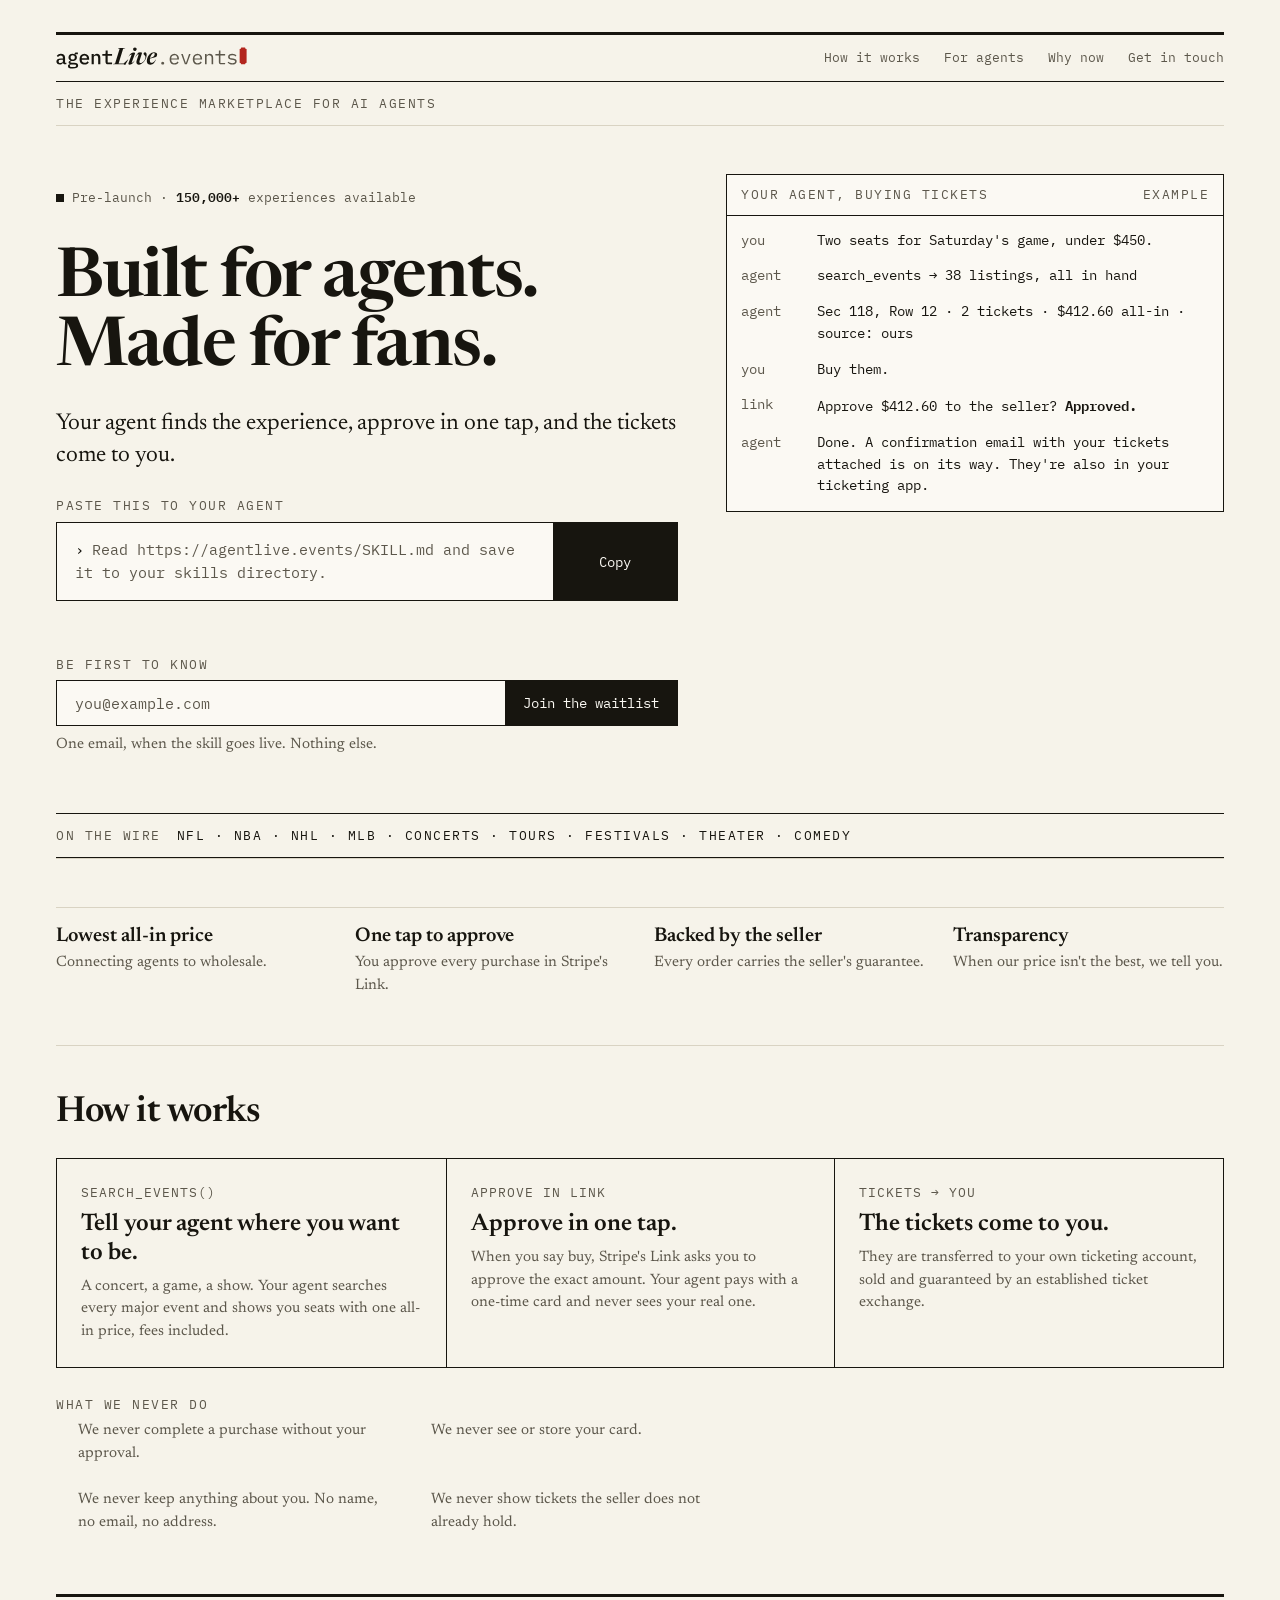
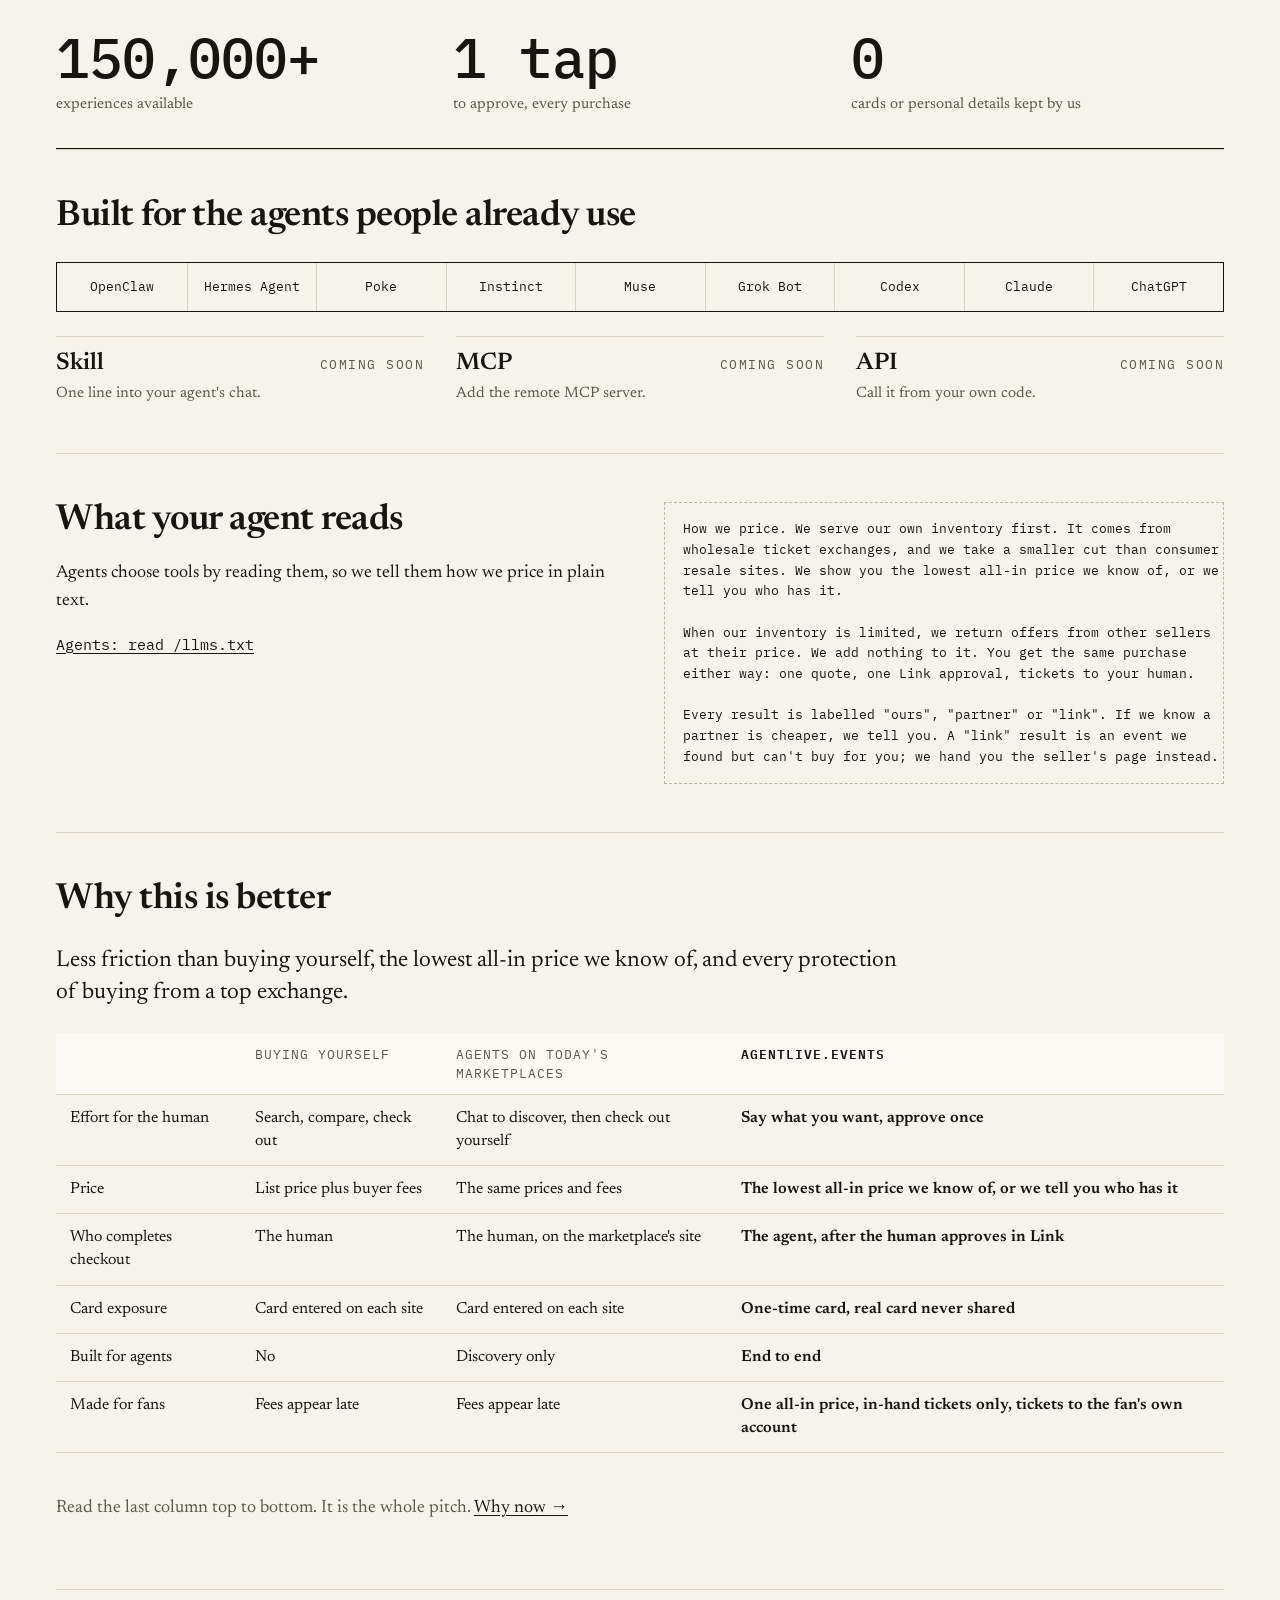
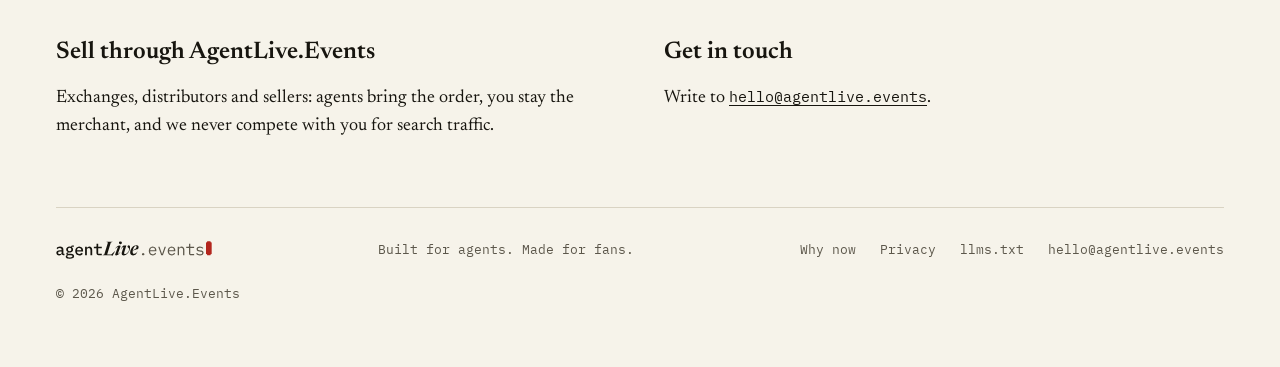
==== commit c8f75503: "Copy: match Central Messaging 2.0" ====
--- a/index.html
+++ b/index.html
@@ -5,15 +5,15 @@
 <meta name="viewport" content="width=device-width, initial-scale=1">
 <meta name="robots" content="noindex, nofollow">
 <title>AgentLive.Events: Built for agents. Made for fans.</title>
-<meta name="description" content="AgentLive.Events is the ticket marketplace built for agents and made for fans: your agent finds the experience, you approve in one tap, and the tickets come to you.">
+<meta name="description" content="AgentLive.Events is the experience marketplace built for agents and made for fans: your agent finds the experience, you approve in one tap, and the tickets come to you.">
 <meta property="og:title" content="AgentLive.Events: Built for agents. Made for fans.">
-<meta property="og:description" content="AgentLive.Events is the ticket marketplace built for agents and made for fans: your agent finds the experience, you approve in one tap, and the tickets come to you.">
+<meta property="og:description" content="AgentLive.Events is the experience marketplace built for agents and made for fans: your agent finds the experience, you approve in one tap, and the tickets come to you.">
 <meta property="og:type" content="website">
 <meta property="og:url" content="https://agentlive.events/">
 <meta property="og:image" content="favicon/social-share-1200x630.png">
 <meta name="twitter:card" content="summary_large_image">
 <meta name="twitter:title" content="AgentLive.Events: Built for agents. Made for fans.">
-<meta name="twitter:description" content="AgentLive.Events is the ticket marketplace built for agents and made for fans: your agent finds the experience, you approve in one tap, and the tickets come to you.">
+<meta name="twitter:description" content="AgentLive.Events is the experience marketplace built for agents and made for fans: your agent finds the experience, you approve in one tap, and the tickets come to you.">
 <meta name="twitter:image" content="favicon/social-share-1200x630.png">
 <link rel="icon" href="favicon/favicon.svg">
 <link rel="alternate icon" href="favicon/favicon.ico">
@@ -180,21 +180,22 @@
     </div>
     <pre class="plaintext">How we price. We serve our own inventory first. It comes from
 wholesale ticket exchanges, and we take a smaller cut than consumer
-resale sites, so the all-in price is typically lower than the same
-seats elsewhere.
+resale sites. We show you the lowest all-in price we know of, or we
+tell you who has it.
 
 When our inventory is limited, we return offers from other sellers
 at their price. We add nothing to it. You get the same purchase
 either way: one quote, one Link approval, tickets to your human.
 
-Every result is labelled "ours" or "partner". If we know a partner
-is cheaper, we tell you.</pre>
+Every result is labelled "ours", "partner" or "link". If we know a
+partner is cheaper, we tell you. A "link" result is an event we
+found but can't buy for you; we hand you the seller's page instead.</pre>
   </div>
 </section>
 
 <section class="section">
   <h2>Why this is better</h2>
-  <p class="deck">Less friction than buying yourself, the lowest all-in price we can find, and every protection of buying from a top exchange.</p>
+  <p class="deck">Less friction than buying yourself, the lowest all-in price we know of, and every protection of buying from a top exchange.</p>
   <div class="table-scroll">
     <table class="table">
       <thead>
@@ -202,7 +203,7 @@
       </thead>
       <tbody>
         <tr><td>Effort for the human</td><td>Search, compare, check out</td><td>Chat to discover, then check out yourself</td><td class="us">Say what you want, approve once</td></tr>
-        <tr><td>Price</td><td>List price plus buyer fees</td><td>The same prices and fees</td><td class="us">Our inventory first, typically a lower all-in price. Partner offers at their price.</td></tr>
+        <tr><td>Price</td><td>List price plus buyer fees</td><td>The same prices and fees</td><td class="us">The lowest all-in price we know of, or we tell you who has it</td></tr>
         <tr><td>Who completes checkout</td><td>The human</td><td>The human, on the marketplace's site</td><td class="us">The agent, after the human approves in Link</td></tr>
         <tr><td>Card exposure</td><td>Card entered on each site</td><td>Card entered on each site</td><td class="us">One-time card, real card never shared</td></tr>
         <tr><td>Built for agents</td><td>No</td><td>Discovery only</td><td class="us">End to end</td></tr>
--- a/site.css
+++ b/site.css
@@ -43,11 +43,16 @@
 /* Pre-launch button reads as a live ink "Copy" button, then tells the truth on hover:
    the label swaps to "Coming soon" and nothing is ever copied. Width is locked to the
    wider of the two labels so the box does not resize mid-hover. */
-.btn-soon{min-width:124px;min-height:44px;padding:0 18px;background:var(--ink);color:var(--surface);
+/* Both labels occupy the SAME grid cell, so the button reserves the width of the wider
+   one and each label centres on the identical box. Opacity alone would leave the hidden
+   label taking flex space and shove the visible one off-centre (it did: 17px right on
+   mobile, where the kit stacks .copybox-row to full width). Grid stacking avoids that
+   and needs no absolute positioning. */
+.btn-soon{min-height:44px;padding:0 18px;background:var(--ink);color:var(--surface);
   border:0;font-family:var(--mono);font-size:14px;cursor:not-allowed;
-  display:inline-flex;align-items:center;justify-content:center;position:relative}
-.btn-soon .lbl-copy,.btn-soon .lbl-soon{display:block;transition:opacity 120ms ease}
-.btn-soon .lbl-soon{position:absolute;opacity:0}
+  display:grid;place-items:center}
+.btn-soon .lbl-copy,.btn-soon .lbl-soon{grid-area:1/1;transition:opacity 120ms ease}
+.btn-soon .lbl-soon{opacity:0}
 .btn-soon:hover .lbl-copy,.btn-soon:focus-visible .lbl-copy{opacity:0}
 .btn-soon:hover .lbl-soon,.btn-soon:focus-visible .lbl-soon{opacity:1}
 /* Touch devices cannot hover, so they would never see the honest label.
@@ -55,7 +60,7 @@
    do not get the touch treatment. */
 @media (hover:none) and (pointer:coarse){
   .btn-soon .lbl-copy{opacity:0}
-  .btn-soon .lbl-soon{opacity:1;position:static}
+  .btn-soon .lbl-soon{opacity:1}
 }
 @media (prefers-reduced-motion:reduce){
   .btn-soon .lbl-copy,.btn-soon .lbl-soon{transition:none}
